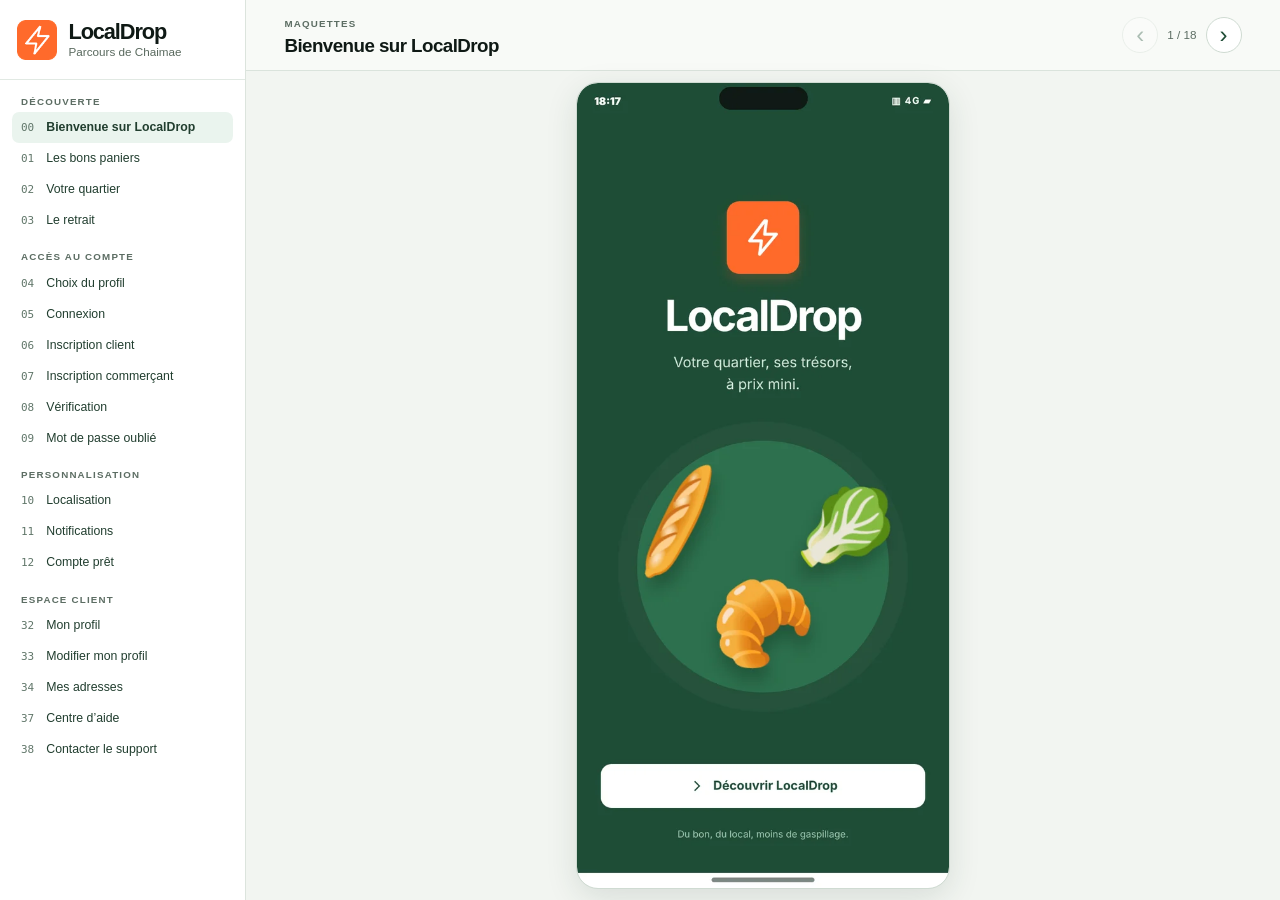
==== apercu/index.html @ bcc9f05c "feat: ajouter les 18 écrans Flutter de Chaimae" ====
<!doctype html>
<html lang="fr">
<head>
  <meta charset="utf-8"><meta name="viewport" content="width=device-width,initial-scale=1">
  <meta name="theme-color" content="#1F4D36"><link rel="icon" href="../web/favicon.png">
  <title>LocalDrop · Maquettes</title><link rel="stylesheet" href="styles.css">
  <script defer src="app.js"></script>
</head>
<body>
  <a class="skip" href="#viewer">Aller à la maquette</a>
  <aside>
    <header><img src="../web/favicon.png" width="40" height="40" alt=""><div><b>LocalDrop</b><span>Parcours de Chaimae</span></div></header>
    <nav id="menu" aria-label="Écrans attribués"></nav>
    <label class="picker">Écran <select id="choose"></select></label>
  </aside>
  <main id="viewer" tabindex="-1">
    <div class="tools"><div><span class="overline">Maquettes</span><h1 id="caption">Bienvenue sur LocalDrop</h1></div>
      <div class="steps"><button type="button" id="prev" aria-label="Écran précédent">‹</button><span id="count" aria-live="polite"></span><button type="button" id="next" aria-label="Écran suivant">›</button></div></div>
    <div class="stage"><div class="phone"><img id="screen" width="585" height="1266" alt="Écran LocalDrop"><div id="hotspots"></div></div></div>
  </main>
</body>
</html>
---- apercu/styles.css ----
*{box-sizing:border-box}html,body{margin:0;color:#0f1915;background:#f2f5f1;font:15px/1.4 "Segoe UI",Arial,sans-serif}body{display:grid;grid-template-columns:246px minmax(0,1fr);height:100vh;height:100dvh;overflow:hidden}aside{background:#fff;border-right:1px solid #dce4dd;display:flex;flex-direction:column;min-height:0}header{display:flex;gap:.8rem;align-items:center;padding:1.3rem 1.1rem;border-bottom:1px solid #e1e9e3}header b{font-size:1.45rem;line-height:1.1;letter-spacing:-1.1px}header span{display:block;font-size:.78rem;color:#59695e}nav{padding:0 .8rem 1rem;overflow-y:auto;scrollbar-width:thin}nav h2,.overline,.picker{font-size:.65rem;text-transform:uppercase;font-weight:750;letter-spacing:1.2px;color:#5c6d63}nav h2{margin:.95rem .6rem .25rem}nav a{display:flex;gap:.8rem;align-items:center;padding:.39rem .6rem;color:#213e2f;text-decoration:none;font-size:.82rem;border-radius:.48rem;min-height:31px}nav a:hover{background:#f4f7f4}nav a[aria-current]{background:#eaf4ee;font-weight:750}nav small{font:11px/1.2 ui-monospace,monospace;color:#61776a}.picker{display:none}main{display:flex;flex-direction:column;min-width:0;min-height:0}.tools{display:flex;align-items:center;justify-content:space-between;gap:10px;padding:11px clamp(14px,3vw,50px);border-bottom:1px solid #dae3dc;background:#f8faf7}h1{font-size:clamp(1rem,2vw,1.25rem);margin:1px 0 0;letter-spacing:-.55px}.steps{display:flex;align-items:center;gap:9px}.steps span{white-space:nowrap;font-variant-numeric:tabular-nums;font-size:.78rem;color:#5c6d63}.steps button{width:36px;height:36px;border:1px solid #cfdbd2;border-radius:50%;background:white;color:#1f4d36;font:24px/1 sans-serif;cursor:pointer}.steps button:disabled{opacity:.35;cursor:default}.stage{flex:1;min-height:0;display:grid;place-items:center;padding:12px 16px}.phone{position:relative;height:min(100%,844px);max-width:100%;aspect-ratio:390/844;border-radius:21px;overflow:hidden;background:#fff;box-shadow:0 9px 32px #213e2f21;outline:1px solid #cfdbd2}.phone>img{display:block;width:100%;height:100%;object-fit:contain}#hotspots{position:absolute;inset:0}#hotspots a{position:absolute;border-radius:9px}a:focus-visible,button:focus-visible,select:focus-visible{outline:3px solid #c44a15;outline-offset:2px}#hotspots a:focus-visible{outline-offset:-3px}.skip{position:fixed;left:4px;top:4px;z-index:3;background:white;color:#1f4d36;padding:.5rem;transform:translateY(-150%)}.skip:focus{transform:translateY(0)}
@media(max-width:760px){body{grid-template-columns:1fr;grid-template-rows:auto minmax(0,1fr)}aside{border:0}header,nav{display:none}.picker{display:flex;align-items:center;gap:10px;padding:8px 12px;color:#1f4d36}.picker select{flex:1;min-width:0;padding:7px;background:#eaf4ee;color:#1f4d36;border:1px solid #d0e2d5;border-radius:7px;font:600 .85rem "Segoe UI",Arial,sans-serif}.tools{padding:6px 12px}.overline{display:none}.stage{padding:8px}.phone{border-radius:13px}}
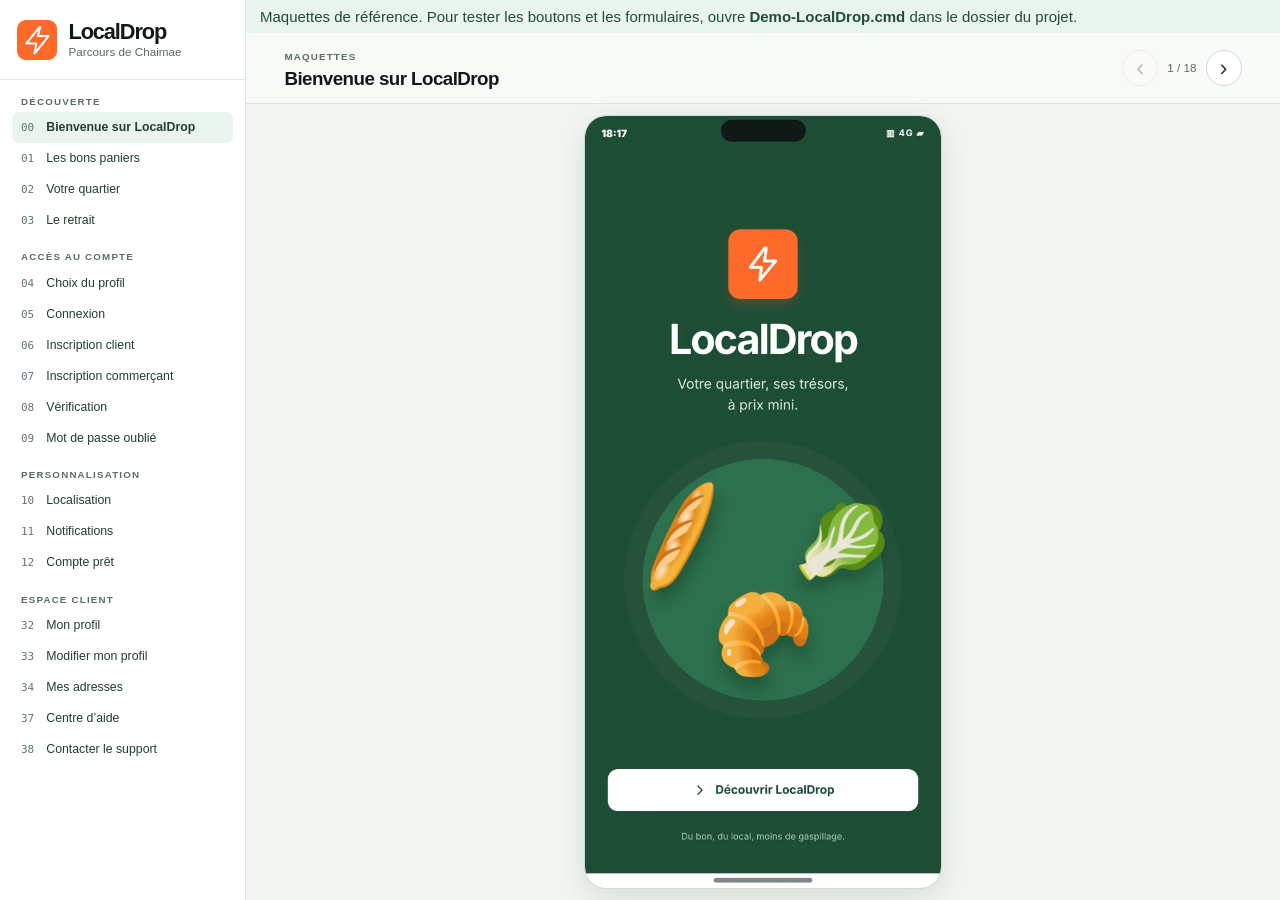
==== commit 8ff4b0eb: "feat: lancer la démo Flutter interactive depuis Windows" ====
--- a/apercu/index.html
+++ b/apercu/index.html
@@ -14,6 +14,7 @@
     <label class="picker">Écran <select id="choose"></select></label>
   </aside>
   <main id="viewer" tabindex="-1">
+    <div style="padding:6px 14px;background:#eaf4ee;color:#1f4d36">Maquettes de référence. Pour tester les boutons et les formulaires, ouvre <strong>Demo-LocalDrop.cmd</strong> dans le dossier du projet.</div>
     <div class="tools"><div><span class="overline">Maquettes</span><h1 id="caption">Bienvenue sur LocalDrop</h1></div>
       <div class="steps"><button type="button" id="prev" aria-label="Écran précédent">‹</button><span id="count" aria-live="polite"></span><button type="button" id="next" aria-label="Écran suivant">›</button></div></div>
     <div class="stage"><div class="phone"><img id="screen" width="585" height="1266" alt="Écran LocalDrop"><div id="hotspots"></div></div></div>
